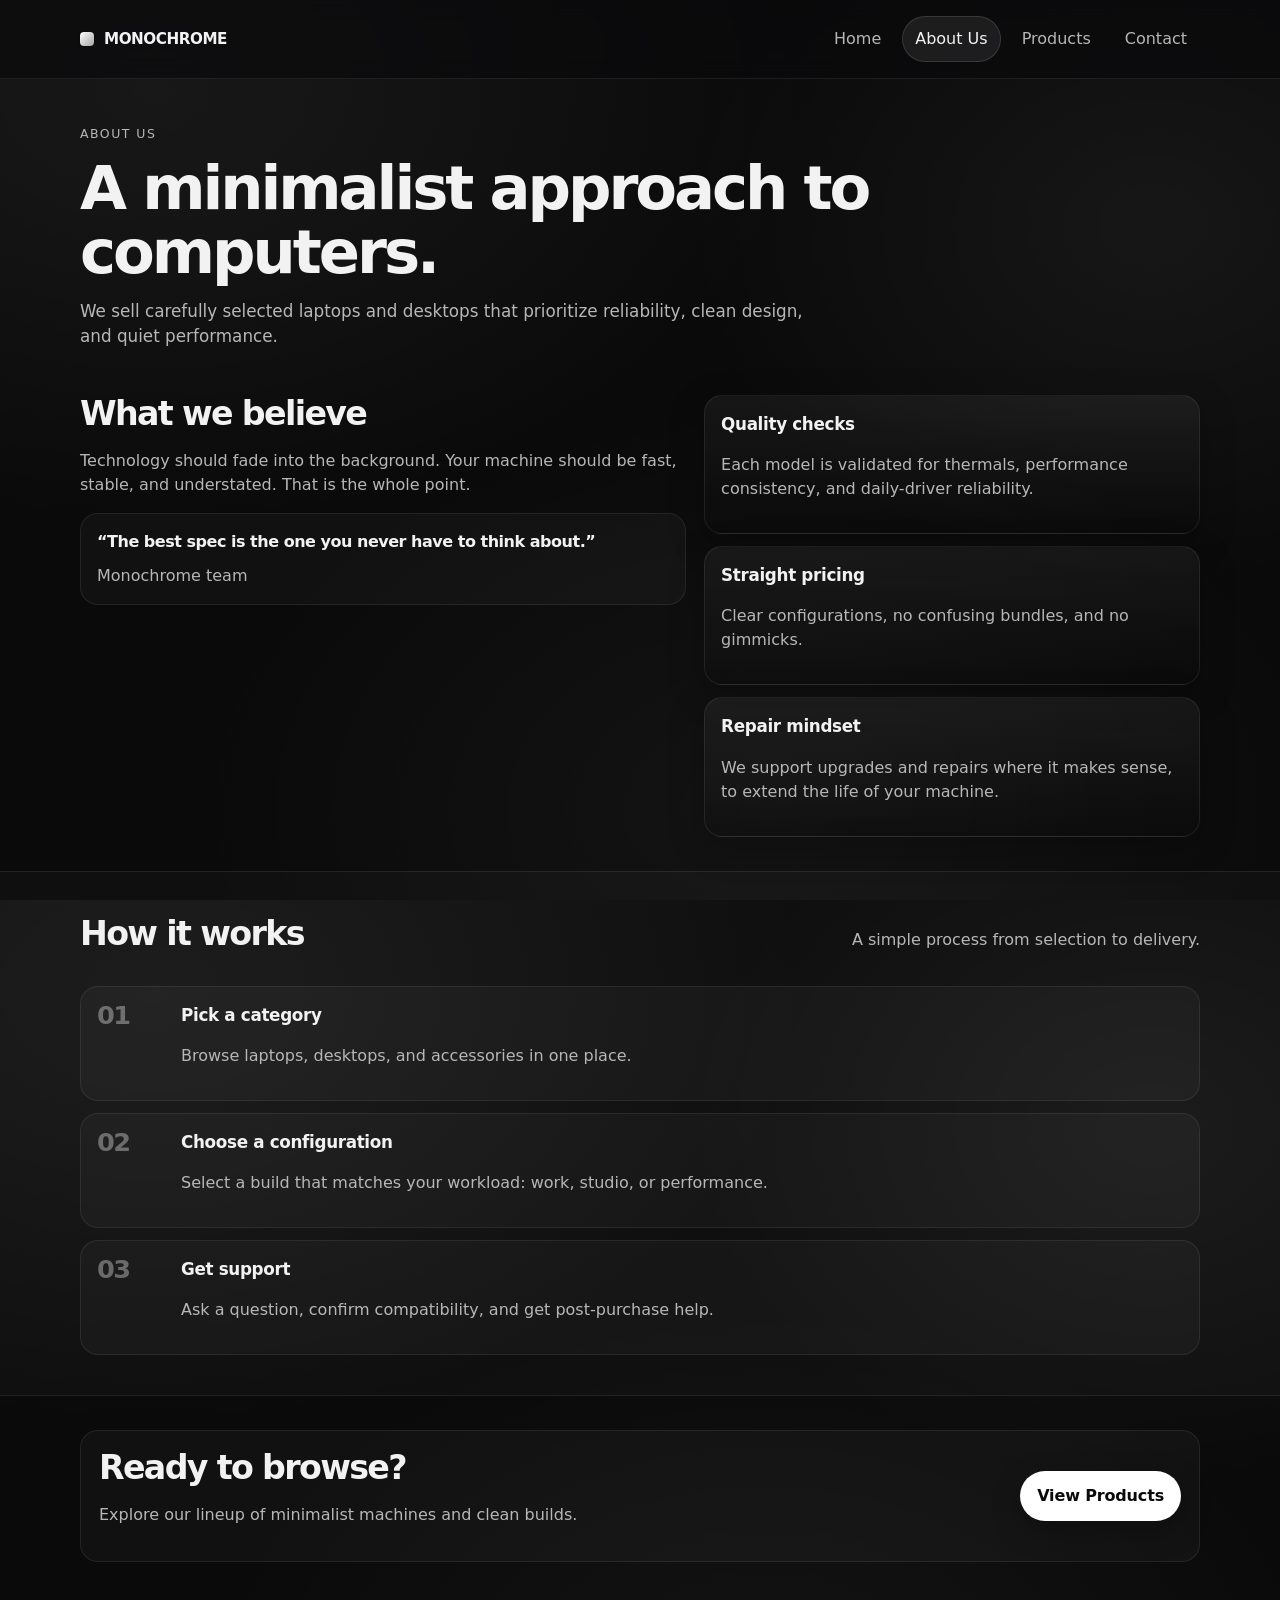
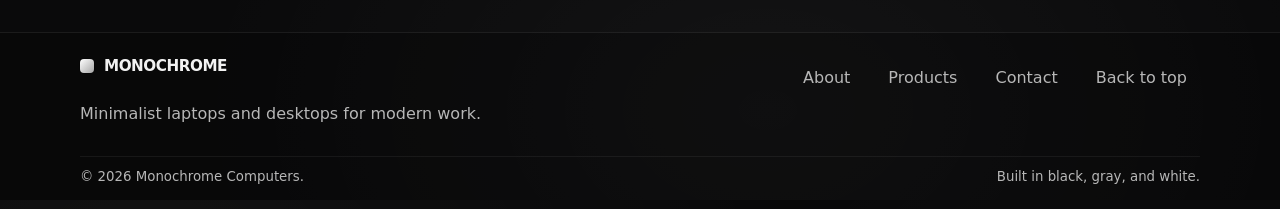
==== monochrome-computers/about.html @ eabfe578 "Add minimalist multi-page laptop shop site" ====
<!doctype html>
<html lang="en">
  <head>
    <meta charset="utf-8" />
    <meta name="viewport" content="width=device-width, initial-scale=1" />
    <meta name="description" content="About Monochrome Computers." />
    <title>About Us | Monochrome Computers</title>
    <link rel="stylesheet" href="assets/styles.css" />
    <script defer src="assets/main.js"></script>
  </head>
  <body>
    <a class="skip-link" href="#main">Skip to content</a>

    <header class="site-header">
      <div class="container header-inner">
        <a class="brand" href="index.html" aria-label="Monochrome Computers home">
          <span class="brand-mark" aria-hidden="true"></span>
          <span class="brand-text">Monochrome</span>
        </a>

        <nav class="nav" aria-label="Primary">
          <a href="index.html" data-nav="home">Home</a>
          <a href="about.html" data-nav="about">About Us</a>
          <a href="products.html" data-nav="products">Products</a>
          <a href="contact.html" data-nav="contact">Contact</a>
        </nav>
      </div>
    </header>

    <main id="main">
      <section class="page-hero">
        <div class="container">
          <p class="kicker">About us</p>
          <h1 class="title-xl">A minimalist approach to computers.</h1>
          <p class="lede">
            We sell carefully selected laptops and desktops that prioritize
            reliability, clean design, and quiet performance.
          </p>
        </div>
      </section>

      <section class="section">
        <div class="container">
          <div class="split">
            <div>
              <h2 class="title-lg">What we believe</h2>
              <p class="muted">
                Technology should fade into the background. Your machine should
                be fast, stable, and understated. That is the whole point.
              </p>
              <div class="quote">
                <p>
                  “The best spec is the one you never have to think about.”
                </p>
                <span class="muted">Monochrome team</span>
              </div>
            </div>

            <div class="stack">
              <div class="card">
                <h3 class="title-md">Quality checks</h3>
                <p class="muted">
                  Each model is validated for thermals, performance consistency,
                  and daily-driver reliability.
                </p>
              </div>
              <div class="card">
                <h3 class="title-md">Straight pricing</h3>
                <p class="muted">
                  Clear configurations, no confusing bundles, and no gimmicks.
                </p>
              </div>
              <div class="card">
                <h3 class="title-md">Repair mindset</h3>
                <p class="muted">
                  We support upgrades and repairs where it makes sense, to extend
                  the life of your machine.
                </p>
              </div>
            </div>
          </div>
        </div>
      </section>

      <section class="section section-inset">
        <div class="container">
          <div class="section-head">
            <h2 class="title-lg">How it works</h2>
            <p class="muted">
              A simple process from selection to delivery.
            </p>
          </div>

          <ol class="steps">
            <li class="step">
              <span class="step-num" aria-hidden="true">01</span>
              <div>
                <h3 class="title-md">Pick a category</h3>
                <p class="muted">
                  Browse laptops, desktops, and accessories in one place.
                </p>
              </div>
            </li>
            <li class="step">
              <span class="step-num" aria-hidden="true">02</span>
              <div>
                <h3 class="title-md">Choose a configuration</h3>
                <p class="muted">
                  Select a build that matches your workload: work, studio, or
                  performance.
                </p>
              </div>
            </li>
            <li class="step">
              <span class="step-num" aria-hidden="true">03</span>
              <div>
                <h3 class="title-md">Get support</h3>
                <p class="muted">
                  Ask a question, confirm compatibility, and get post-purchase
                  help.
                </p>
              </div>
            </li>
          </ol>
        </div>
      </section>

      <section class="section">
        <div class="container">
          <div class="cta">
            <div>
              <h2 class="title-lg">Ready to browse?</h2>
              <p class="muted">
                Explore our lineup of minimalist machines and clean builds.
              </p>
            </div>
            <a class="btn btn-primary" href="products.html">View Products</a>
          </div>
        </div>
      </section>
    </main>

    <footer class="site-footer">
      <div class="container footer-inner">
        <div>
          <div class="brand footer-brand">
            <span class="brand-mark" aria-hidden="true"></span>
            <span class="brand-text">Monochrome</span>
          </div>
          <p class="muted">
            Minimalist laptops and desktops for modern work.
          </p>
        </div>
        <div class="footer-links" aria-label="Footer">
          <a href="about.html">About</a>
          <a href="products.html">Products</a>
          <a href="contact.html">Contact</a>
          <a href="#" id="backToTop">Back to top</a>
        </div>
      </div>
      <div class="container footer-bottom">
        <small class="muted">© <span id="year"></span> Monochrome Computers.</small>
        <small class="muted">Built in black, gray, and white.</small>
      </div>
    </footer>
  </body>
</html>
---- monochrome-computers/assets/styles.css ----
:root {
  --bg: #0a0a0b;
  --panel: #111114;
  --panel-2: #0f0f12;
  --text: #f2f2f2;
  --muted: #b7b7b7;
  --muted-2: #8e8e8e;
  --line: rgba(255, 255, 255, 0.12);
  --line-2: rgba(255, 255, 255, 0.08);
  --shadow: 0 18px 55px rgba(0, 0, 0, 0.55);

  --radius: 18px;
  --radius-sm: 12px;

  --container: 1120px;

  --font-title: "Space Grotesk", "IBM Plex Sans", "SF Pro Display", system-ui,
    -apple-system, "Segoe UI", sans-serif;
  --font-body: "IBM Plex Sans", ui-sans-serif, system-ui, -apple-system,
    "Segoe UI", sans-serif;
}

* {
  box-sizing: border-box;
}

html,
body {
  height: 100%;
}

body {
  margin: 0;
  background: radial-gradient(
        1200px 800px at 12% 10%,
        rgba(255, 255, 255, 0.06),
        transparent 55%
      ),
    radial-gradient(
        900px 700px at 90% 25%,
        rgba(255, 255, 255, 0.05),
        transparent 52%
      ),
    radial-gradient(
        1000px 700px at 60% 90%,
        rgba(255, 255, 255, 0.04),
        transparent 58%
      ),
    var(--bg);
  color: var(--text);
  font-family: var(--font-body);
  line-height: 1.5;
}

a {
  color: inherit;
  text-decoration: none;
}

img {
  max-width: 100%;
  display: block;
}

::selection {
  background: rgba(255, 255, 255, 0.18);
}

.container {
  width: min(var(--container), calc(100% - 48px));
  margin: 0 auto;
}

.skip-link {
  position: absolute;
  left: 12px;
  top: 12px;
  padding: 10px 12px;
  border-radius: 999px;
  background: var(--panel);
  border: 1px solid var(--line);
  color: var(--text);
  transform: translateY(-140%);
  transition: transform 160ms ease;
  z-index: 999;
}
.skip-link:focus {
  transform: translateY(0);
  outline: none;
  box-shadow: 0 0 0 3px rgba(255, 255, 255, 0.12);
}

.site-header {
  position: sticky;
  top: 0;
  z-index: 50;
  background: rgba(10, 10, 11, 0.65);
  backdrop-filter: blur(10px);
  border-bottom: 1px solid var(--line-2);
}

.header-inner {
  display: flex;
  align-items: center;
  justify-content: space-between;
  padding: 16px 0;
  gap: 14px;
}

.brand {
  display: inline-flex;
  align-items: center;
  gap: 10px;
  min-width: 160px;
}

.brand-mark {
  width: 14px;
  height: 14px;
  border-radius: 4px;
  background: linear-gradient(135deg, #fff, #a5a5a5);
  box-shadow: 0 0 0 1px rgba(0, 0, 0, 0.25);
}

.brand-text {
  font-family: var(--font-title);
  font-weight: 780;
  letter-spacing: -0.03em;
  text-transform: uppercase;
  font-size: 0.95rem;
}

.nav {
  display: flex;
  align-items: center;
  gap: 8px;
  flex-wrap: wrap;
  justify-content: flex-end;
}

.nav a {
  padding: 10px 12px;
  border-radius: 999px;
  border: 1px solid transparent;
  color: var(--muted);
  transition: background 160ms ease, color 160ms ease, border-color 160ms ease;
}

.nav a:hover {
  color: var(--text);
  background: rgba(255, 255, 255, 0.06);
  border-color: rgba(255, 255, 255, 0.1);
}

.nav a[aria-current="page"] {
  color: var(--text);
  background: rgba(255, 255, 255, 0.08);
  border-color: rgba(255, 255, 255, 0.12);
}

.kicker {
  display: inline-block;
  margin: 0 0 12px 0;
  color: var(--muted);
  letter-spacing: 0.12em;
  text-transform: uppercase;
  font-size: 0.78rem;
}

.title-xl,
.title-lg,
.title-md {
  font-family: var(--font-title);
  margin: 0;
  letter-spacing: -0.05em;
}

.title-xl {
  font-size: clamp(2.2rem, 5vw, 3.8rem);
  line-height: 1.06;
  font-weight: 820;
}

.title-lg {
  font-size: clamp(1.45rem, 2.6vw, 2.1rem);
  line-height: 1.14;
  font-weight: 780;
}

.title-md {
  font-size: 1.05rem;
  font-weight: 760;
  letter-spacing: -0.02em;
}

.lede {
  margin: 14px 0 0 0;
  color: var(--muted);
  font-size: 1.05rem;
  max-width: 68ch;
}

.muted {
  color: var(--muted);
}

.tiny {
  font-size: 0.92rem;
}

.link {
  color: var(--text);
  text-decoration: underline;
  text-decoration-color: rgba(255, 255, 255, 0.25);
  text-underline-offset: 4px;
}
.link:hover {
  text-decoration-color: rgba(255, 255, 255, 0.55);
}

.hero {
  padding: 52px 0 26px 0;
}

.hero-inner {
  display: grid;
  grid-template-columns: 1.35fr 0.85fr;
  gap: 30px;
  align-items: center;
}

.hero-copy {
  padding: 6px 0;
}

.hero-actions {
  display: flex;
  gap: 12px;
  margin-top: 20px;
  flex-wrap: wrap;
}

.btn {
  appearance: none;
  border: 1px solid transparent;
  border-radius: 999px;
  padding: 12px 16px;
  font-weight: 680;
  letter-spacing: -0.01em;
  display: inline-flex;
  align-items: center;
  justify-content: center;
  gap: 10px;
  cursor: pointer;
  transition: transform 120ms ease, background 160ms ease, border-color 160ms ease;
}
.btn:active {
  transform: translateY(1px);
}

.btn-primary {
  background: #ffffff;
  color: #0a0a0b;
  border-color: rgba(255, 255, 255, 0.22);
  box-shadow: 0 10px 30px rgba(0, 0, 0, 0.25);
}
.btn-primary:hover {
  background: rgba(255, 255, 255, 0.92);
}

.btn-ghost {
  background: rgba(255, 255, 255, 0.05);
  border-color: rgba(255, 255, 255, 0.12);
  color: var(--text);
}
.btn-ghost:hover {
  background: rgba(255, 255, 255, 0.07);
  border-color: rgba(255, 255, 255, 0.18);
}

.hero-metrics {
  margin: 22px 0 0 0;
  display: grid;
  grid-template-columns: repeat(3, minmax(0, 1fr));
  gap: 10px;
  padding: 14px;
  border-radius: var(--radius);
  border: 1px solid var(--line-2);
  background: rgba(255, 255, 255, 0.03);
}
.metric {
  padding: 8px 10px;
  border-radius: 14px;
  background: rgba(0, 0, 0, 0.12);
  border: 1px solid rgba(255, 255, 255, 0.06);
}
.metric dt {
  font-size: 0.75rem;
  letter-spacing: 0.1em;
  text-transform: uppercase;
  color: var(--muted-2);
}
.metric dd {
  margin: 6px 0 0 0;
  font-family: var(--font-title);
  font-weight: 760;
  letter-spacing: -0.03em;
}

.hero-visual {
  position: relative;
  min-height: 360px;
  border-radius: var(--radius);
  border: 1px solid var(--line-2);
  background: linear-gradient(180deg, rgba(255, 255, 255, 0.04), transparent 60%),
    rgba(255, 255, 255, 0.02);
  box-shadow: var(--shadow);
  overflow: hidden;
}

.device-card {
  position: absolute;
  border-radius: 18px;
  border: 1px solid rgba(255, 255, 255, 0.14);
  background: linear-gradient(180deg, rgba(255, 255, 255, 0.08), rgba(0, 0, 0, 0.12));
}

.device-laptop {
  width: 280px;
  height: 210px;
  left: 26px;
  top: 64px;
  transform: rotate(-8deg);
  box-shadow: 0 25px 70px rgba(0, 0, 0, 0.5);
}
.device-top {
  height: 26px;
  border-bottom: 1px solid rgba(255, 255, 255, 0.14);
  background: rgba(0, 0, 0, 0.16);
}
.device-screen {
  position: relative;
  height: 136px;
  margin: 16px;
  border-radius: 12px;
  border: 1px solid rgba(255, 255, 255, 0.14);
  background: radial-gradient(
      220px 140px at 20% 18%,
      rgba(255, 255, 255, 0.15),
      rgba(255, 255, 255, 0.03) 55%,
      rgba(0, 0, 0, 0.08)
    );
  overflow: hidden;
}
.device-glow {
  position: absolute;
  inset: -30px;
  background: radial-gradient(
    240px 180px at 30% 20%,
    rgba(255, 255, 255, 0.16),
    transparent 55%
  );
  filter: blur(2px);
}
.device-lines {
  position: absolute;
  inset: 0;
  background: repeating-linear-gradient(
    90deg,
    rgba(255, 255, 255, 0.07),
    rgba(255, 255, 255, 0.07) 1px,
    transparent 1px,
    transparent 16px
  );
  opacity: 0.35;
}
.device-base {
  height: 12px;
  margin: 0 18px 16px 18px;
  border-radius: 999px;
  background: rgba(255, 255, 255, 0.06);
  border: 1px solid rgba(255, 255, 255, 0.12);
}

.device-tower {
  width: 150px;
  height: 260px;
  right: 26px;
  top: 44px;
  transform: rotate(10deg);
}
.tower-face {
  height: 160px;
  margin: 16px;
  border-radius: 14px;
  border: 1px solid rgba(255, 255, 255, 0.12);
  background: linear-gradient(180deg, rgba(255, 255, 255, 0.06), rgba(0, 0, 0, 0.12));
}
.tower-port {
  width: 64px;
  height: 10px;
  margin: 10px 0 0 22px;
  border-radius: 999px;
  border: 1px solid rgba(255, 255, 255, 0.1);
  background: rgba(0, 0, 0, 0.22);
}

.page-hero {
  padding: 42px 0 12px 0;
}

.section {
  padding: 34px 0;
}

.section-inset {
  padding: 40px 0;
  border-top: 1px solid var(--line-2);
  border-bottom: 1px solid var(--line-2);
  background: rgba(255, 255, 255, 0.02);
}

.section-head {
  display: flex;
  align-items: baseline;
  justify-content: space-between;
  gap: 18px;
  flex-wrap: wrap;
  margin-bottom: 18px;
}

.section-foot {
  margin-top: 14px;
}

.grid {
  display: grid;
  gap: 14px;
}

.cards {
  grid-template-columns: repeat(12, minmax(0, 1fr));
}

.card {
  border-radius: var(--radius);
  border: 1px solid var(--line-2);
  background: linear-gradient(180deg, rgba(255, 255, 255, 0.05), rgba(0, 0, 0, 0.12));
  padding: 16px;
  box-shadow: 0 10px 35px rgba(0, 0, 0, 0.25);
}

.product-card {
  grid-column: span 4;
  display: flex;
  flex-direction: column;
  min-height: 250px;
  position: relative;
  overflow: hidden;
}

.product-card::before {
  content: "";
  position: absolute;
  inset: -2px;
  background: radial-gradient(
      220px 120px at 25% 20%,
      rgba(255, 255, 255, 0.12),
      transparent 55%
    ),
    radial-gradient(
      260px 130px at 90% 60%,
      rgba(255, 255, 255, 0.08),
      transparent 60%
    );
  opacity: 0.9;
  pointer-events: none;
}

.product-top {
  display: flex;
  align-items: flex-start;
  justify-content: space-between;
  gap: 12px;
  position: relative;
  z-index: 1;
}

.badge {
  display: inline-flex;
  align-items: center;
  gap: 8px;
  padding: 8px 10px;
  border-radius: 999px;
  border: 1px solid rgba(255, 255, 255, 0.14);
  background: rgba(0, 0, 0, 0.2);
  color: var(--muted);
  font-size: 0.78rem;
  letter-spacing: 0.06em;
  text-transform: uppercase;
  white-space: nowrap;
}

.price {
  font-family: var(--font-title);
  font-weight: 820;
  letter-spacing: -0.04em;
  font-size: 1.15rem;
}

.product-body {
  position: relative;
  z-index: 1;
  margin-top: 12px;
  flex: 1;
  display: flex;
  flex-direction: column;
}

.product-name {
  font-family: var(--font-title);
  font-weight: 820;
  letter-spacing: -0.05em;
  font-size: 1.2rem;
  margin: 8px 0 8px 0;
  line-height: 1.15;
}

.product-desc {
  margin: 0 0 10px 0;
  color: var(--muted);
  max-width: 60ch;
}

.specs {
  display: flex;
  flex-wrap: wrap;
  gap: 8px;
  margin-top: auto;
  padding-top: 12px;
  border-top: 1px solid rgba(255, 255, 255, 0.08);
}

.pill {
  padding: 8px 10px;
  border-radius: 999px;
  border: 1px solid rgba(255, 255, 255, 0.1);
  background: rgba(255, 255, 255, 0.04);
  font-size: 0.86rem;
  color: var(--muted);
}

.product-actions {
  margin-top: 12px;
  display: flex;
  gap: 10px;
  flex-wrap: wrap;
}

.btn-small {
  padding: 10px 12px;
  font-size: 0.95rem;
}

.split {
  display: grid;
  grid-template-columns: 1.1fr 0.9fr;
  gap: 18px;
  align-items: start;
}

.stack {
  display: grid;
  gap: 12px;
}

.features {
  display: grid;
  gap: 12px;
}

.feature {
  border-radius: var(--radius);
  border: 1px solid var(--line-2);
  background: rgba(255, 255, 255, 0.03);
  padding: 14px 16px;
}

.quote {
  margin-top: 16px;
  padding: 16px;
  border-radius: var(--radius);
  border: 1px solid var(--line-2);
  background: rgba(255, 255, 255, 0.03);
}
.quote p {
  margin: 0;
  font-family: var(--font-title);
  font-weight: 760;
  letter-spacing: -0.03em;
}
.quote span {
  display: inline-block;
  margin-top: 10px;
}

.steps {
  list-style: none;
  padding: 0;
  margin: 0;
  display: grid;
  gap: 12px;
}
.step {
  display: grid;
  grid-template-columns: 70px 1fr;
  gap: 14px;
  border-radius: var(--radius);
  border: 1px solid var(--line-2);
  background: rgba(255, 255, 255, 0.03);
  padding: 16px;
}
.step-num {
  font-family: var(--font-title);
  font-weight: 860;
  letter-spacing: -0.06em;
  color: rgba(255, 255, 255, 0.35);
  font-size: 1.6rem;
  line-height: 1;
}

.toolbar {
  display: grid;
  grid-template-columns: 1.2fr 1.2fr 0.6fr;
  gap: 12px;
  margin-bottom: 16px;
  align-items: end;
}

.field {
  display: grid;
  gap: 8px;
}

.field-label {
  color: var(--muted-2);
  font-size: 0.78rem;
  letter-spacing: 0.12em;
  text-transform: uppercase;
}

input,
select,
textarea {
  width: 100%;
  background: rgba(255, 255, 255, 0.03);
  color: var(--text);
  border: 1px solid rgba(255, 255, 255, 0.12);
  border-radius: 14px;
  padding: 12px 12px;
  font: inherit;
  outline: none;
  transition: border-color 160ms ease, background 160ms ease;
}

textarea {
  resize: vertical;
  min-height: 120px;
}

input:focus,
select:focus,
textarea:focus {
  border-color: rgba(255, 255, 255, 0.28);
  background: rgba(255, 255, 255, 0.05);
}

.field-help {
  min-height: 18px;
  font-size: 0.9rem;
  color: #ffffff;
  opacity: 0.85;
}
.field-help.is-error {
  color: #ffffff;
  opacity: 0.95;
}

.chips {
  display: flex;
  gap: 8px;
  flex-wrap: wrap;
}

.chip {
  border-radius: 999px;
  border: 1px solid rgba(255, 255, 255, 0.12);
  background: rgba(255, 255, 255, 0.04);
  color: var(--muted);
  padding: 12px 12px;
  cursor: pointer;
  font: inherit;
  letter-spacing: -0.01em;
  transition: background 160ms ease, border-color 160ms ease, color 160ms ease;
}
.chip:hover {
  border-color: rgba(255, 255, 255, 0.2);
  background: rgba(255, 255, 255, 0.06);
  color: var(--text);
}
.chip.is-active {
  background: rgba(255, 255, 255, 0.08);
  border-color: rgba(255, 255, 255, 0.22);
  color: var(--text);
}

.empty {
  margin-top: 18px;
  border-radius: var(--radius);
  border: 1px dashed rgba(255, 255, 255, 0.18);
  background: rgba(255, 255, 255, 0.02);
  padding: 18px;
}

.cta {
  display: flex;
  align-items: center;
  justify-content: space-between;
  gap: 16px;
  border-radius: var(--radius);
  border: 1px solid var(--line-2);
  background: rgba(255, 255, 255, 0.03);
  padding: 18px;
}

.form {
  margin-top: 14px;
  display: grid;
  gap: 12px;
}
.form-actions {
  display: flex;
  gap: 10px;
  flex-wrap: wrap;
  align-items: center;
}

.site-footer {
  margin-top: 36px;
  border-top: 1px solid var(--line-2);
  background: rgba(0, 0, 0, 0.25);
}
.footer-inner {
  padding: 22px 0 14px 0;
  display: flex;
  align-items: flex-start;
  justify-content: space-between;
  gap: 22px;
  flex-wrap: wrap;
}
.footer-brand {
  margin-bottom: 8px;
}
.footer-links {
  display: flex;
  gap: 12px;
  flex-wrap: wrap;
}
.footer-links a {
  color: var(--muted);
  padding: 10px 12px;
  border-radius: 999px;
  border: 1px solid transparent;
  background: transparent;
  transition: background 160ms ease, color 160ms ease, border-color 160ms ease;
}
.footer-links a:hover {
  color: var(--text);
  background: rgba(255, 255, 255, 0.05);
  border-color: rgba(255, 255, 255, 0.1);
}
.footer-bottom {
  padding: 10px 0 22px 0;
  display: flex;
  justify-content: space-between;
  gap: 14px;
  flex-wrap: wrap;
  border-top: 1px solid rgba(255, 255, 255, 0.06);
}

/* Stagger reveal */
[data-reveal] {
  opacity: 0;
  transform: translateY(10px);
  transition: opacity 420ms ease, transform 420ms ease;
}
[data-reveal].is-visible {
  opacity: 1;
  transform: translateY(0);
}

@media (max-width: 980px) {
  .hero-inner {
    grid-template-columns: 1fr;
  }
  .hero-visual {
    min-height: 320px;
  }
  .split {
    grid-template-columns: 1fr;
  }
  .toolbar {
    grid-template-columns: 1fr;
  }
}

@media (max-width: 860px) {
  .product-card {
    grid-column: span 6;
  }
}

@media (max-width: 560px) {
  .container {
    width: min(var(--container), calc(100% - 32px));
  }
  .brand {
    min-width: auto;
  }
  .product-card {
    grid-column: span 12;
  }
  .hero-metrics {
    grid-template-columns: 1fr;
  }
  .cta {
    flex-direction: column;
    align-items: stretch;
  }
  .step {
    grid-template-columns: 1fr;
  }
}

@media (prefers-reduced-motion: reduce) {
  * {
    scroll-behavior: auto !important;
  }
  [data-reveal] {
    transition: none;
    transform: none;
  }
  .btn {
    transition: none;
  }
}
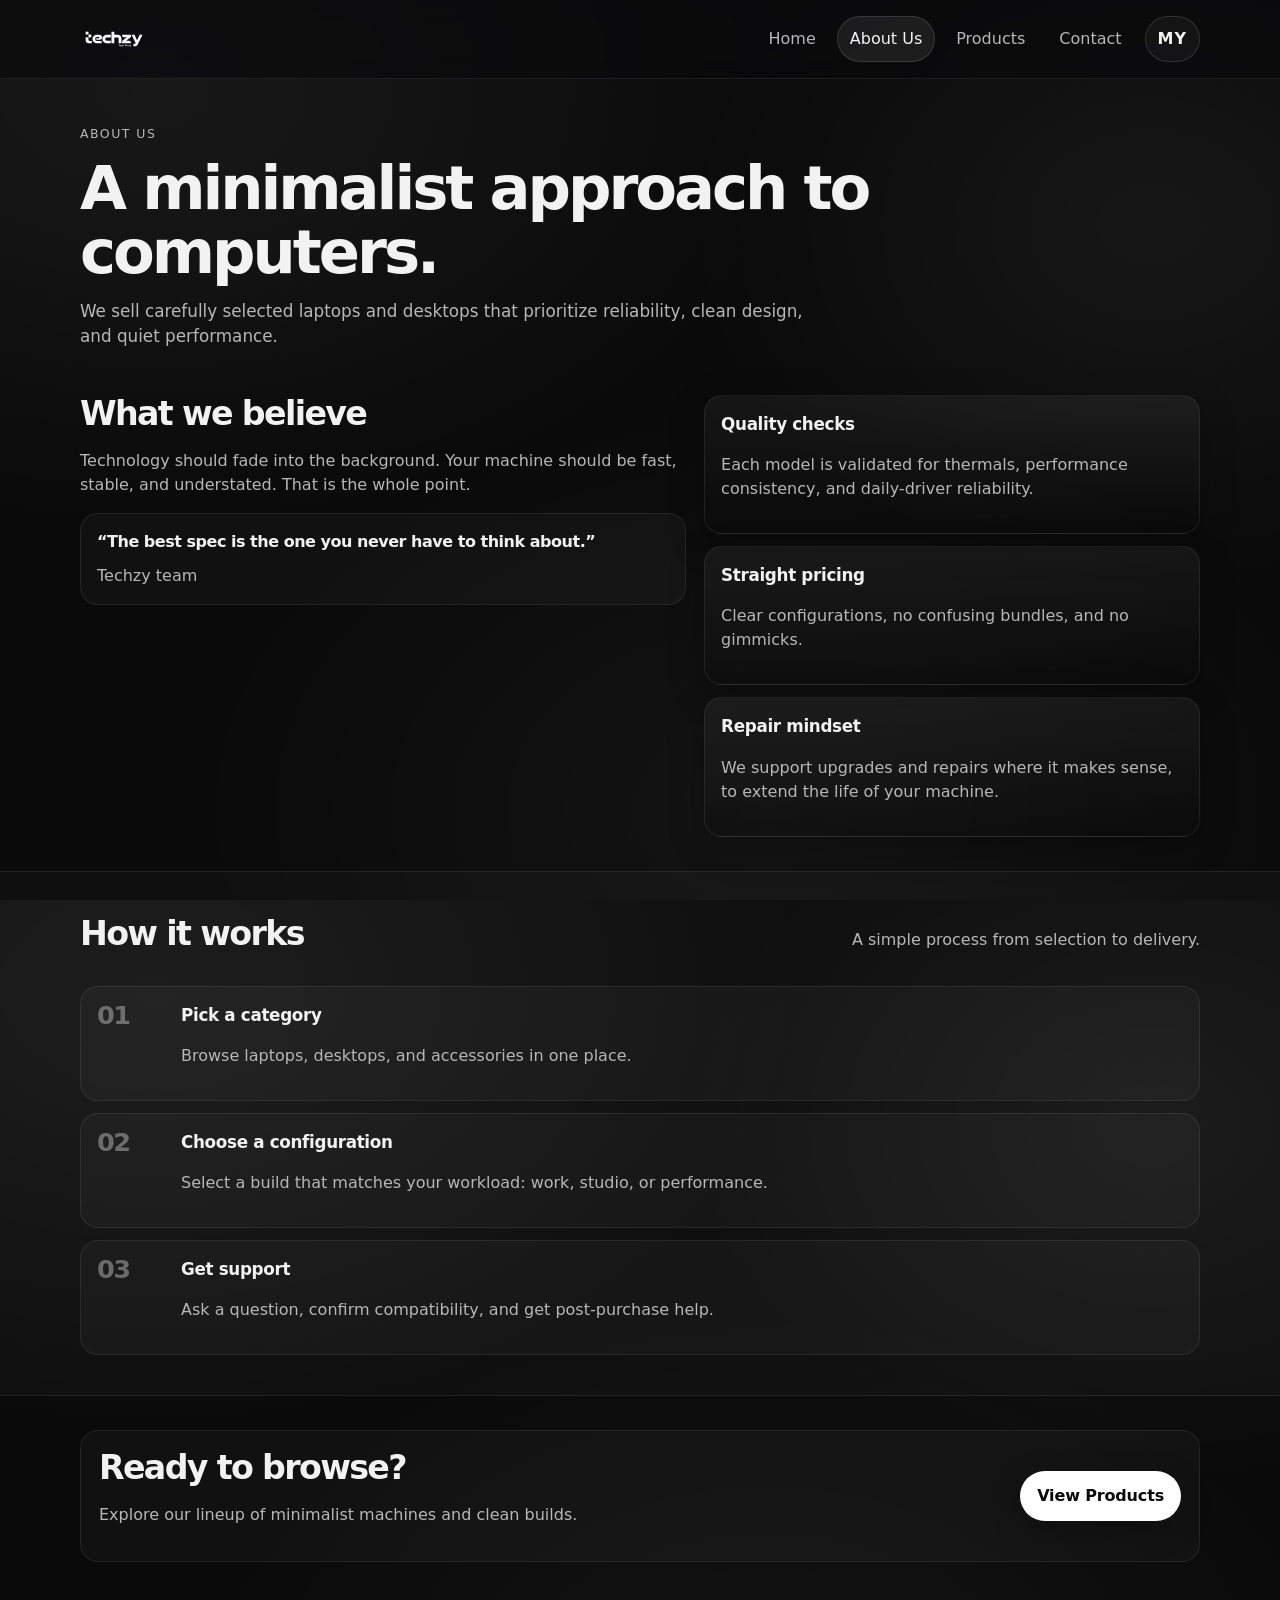
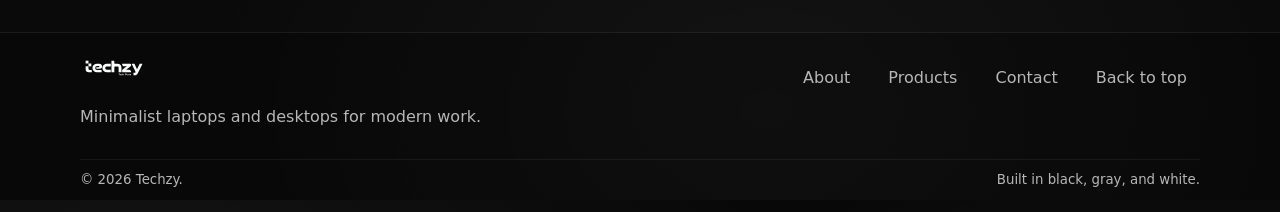
==== commit 91daa705: "Add Techzy logo and EN/MM language switcher" ====
--- a/monochrome-computers/about.html
+++ b/monochrome-computers/about.html
@@ -3,36 +3,48 @@
   <head>
     <meta charset="utf-8" />
     <meta name="viewport" content="width=device-width, initial-scale=1" />
-    <meta name="description" content="About Monochrome Computers." />
-    <title>About Us | Monochrome Computers</title>
+    <meta name="description" content="About Techzy." />
+    <title>About Us | Techzy</title>
     <link rel="stylesheet" href="assets/styles.css" />
     <script defer src="assets/main.js"></script>
   </head>
-  <body>
-    <a class="skip-link" href="#main">Skip to content</a>
+  <body data-page="about">
+    <a class="skip-link" href="#main" data-i18n="common.skip">Skip to content</a>
 
     <header class="site-header">
       <div class="container header-inner">
-        <a class="brand" href="index.html" aria-label="Monochrome Computers home">
-          <span class="brand-mark" aria-hidden="true"></span>
-          <span class="brand-text">Monochrome</span>
+        <a class="brand" href="index.html" data-i18n-attr="aria-label:common.brandHomeAria">
+          <img
+            class="brand-logo"
+            src="assets/techzy-logo.svg"
+            alt="Techzy"
+            width="190"
+            height="32"
+          />
         </a>
 
-        <nav class="nav" aria-label="Primary">
-          <a href="index.html" data-nav="home">Home</a>
-          <a href="about.html" data-nav="about">About Us</a>
-          <a href="products.html" data-nav="products">Products</a>
-          <a href="contact.html" data-nav="contact">Contact</a>
-        </nav>
+        <div class="header-actions">
+          <nav class="nav" aria-label="Primary">
+            <a href="index.html" data-nav="home" data-i18n="nav.home">Home</a>
+            <a href="about.html" data-nav="about" data-i18n="nav.about">About Us</a>
+            <a href="products.html" data-nav="products" data-i18n="nav.products">Products</a>
+            <a href="contact.html" data-nav="contact" data-i18n="nav.contact">Contact</a>
+          </nav>
+          <button class="lang-btn" type="button" id="langToggle" data-i18n-attr="aria-label:common.langToggleAria">
+            EN
+          </button>
+        </div>
       </div>
     </header>
 
     <main id="main">
       <section class="page-hero">
         <div class="container">
-          <p class="kicker">About us</p>
-          <h1 class="title-xl">A minimalist approach to computers.</h1>
-          <p class="lede">
+          <p class="kicker" data-i18n="about.hero.kicker">About us</p>
+          <h1 class="title-xl" data-i18n="about.hero.title">
+            A minimalist approach to computers.
+          </h1>
+          <p class="lede" data-i18n="about.hero.lede">
             We sell carefully selected laptops and desktops that prioritize
             reliability, clean design, and quiet performance.
           </p>
@@ -43,36 +55,36 @@
         <div class="container">
           <div class="split">
             <div>
-              <h2 class="title-lg">What we believe</h2>
-              <p class="muted">
+              <h2 class="title-lg" data-i18n="about.beliefs.title">What we believe</h2>
+              <p class="muted" data-i18n="about.beliefs.body">
                 Technology should fade into the background. Your machine should
                 be fast, stable, and understated. That is the whole point.
               </p>
               <div class="quote">
-                <p>
+                <p data-i18n="about.beliefs.quote">
                   “The best spec is the one you never have to think about.”
                 </p>
-                <span class="muted">Monochrome team</span>
+                <span class="muted" data-i18n="about.beliefs.byline">Techzy team</span>
               </div>
             </div>
 
             <div class="stack">
               <div class="card">
-                <h3 class="title-md">Quality checks</h3>
-                <p class="muted">
+                <h3 class="title-md" data-i18n="about.cards.qTitle">Quality checks</h3>
+                <p class="muted" data-i18n="about.cards.qBody">
                   Each model is validated for thermals, performance consistency,
                   and daily-driver reliability.
                 </p>
               </div>
               <div class="card">
-                <h3 class="title-md">Straight pricing</h3>
-                <p class="muted">
+                <h3 class="title-md" data-i18n="about.cards.pTitle">Straight pricing</h3>
+                <p class="muted" data-i18n="about.cards.pBody">
                   Clear configurations, no confusing bundles, and no gimmicks.
                 </p>
               </div>
               <div class="card">
-                <h3 class="title-md">Repair mindset</h3>
-                <p class="muted">
+                <h3 class="title-md" data-i18n="about.cards.rTitle">Repair mindset</h3>
+                <p class="muted" data-i18n="about.cards.rBody">
                   We support upgrades and repairs where it makes sense, to extend
                   the life of your machine.
                 </p>
@@ -85,8 +97,8 @@
       <section class="section section-inset">
         <div class="container">
           <div class="section-head">
-            <h2 class="title-lg">How it works</h2>
-            <p class="muted">
+            <h2 class="title-lg" data-i18n="about.how.title">How it works</h2>
+            <p class="muted" data-i18n="about.how.subtitle">
               A simple process from selection to delivery.
             </p>
           </div>
@@ -95,8 +107,8 @@
             <li class="step">
               <span class="step-num" aria-hidden="true">01</span>
               <div>
-                <h3 class="title-md">Pick a category</h3>
-                <p class="muted">
+                <h3 class="title-md" data-i18n="about.steps.s1Title">Pick a category</h3>
+                <p class="muted" data-i18n="about.steps.s1Body">
                   Browse laptops, desktops, and accessories in one place.
                 </p>
               </div>
@@ -104,8 +116,10 @@
             <li class="step">
               <span class="step-num" aria-hidden="true">02</span>
               <div>
-                <h3 class="title-md">Choose a configuration</h3>
-                <p class="muted">
+                <h3 class="title-md" data-i18n="about.steps.s2Title">
+                  Choose a configuration
+                </h3>
+                <p class="muted" data-i18n="about.steps.s2Body">
                   Select a build that matches your workload: work, studio, or
                   performance.
                 </p>
@@ -114,8 +128,8 @@
             <li class="step">
               <span class="step-num" aria-hidden="true">03</span>
               <div>
-                <h3 class="title-md">Get support</h3>
-                <p class="muted">
+                <h3 class="title-md" data-i18n="about.steps.s3Title">Get support</h3>
+                <p class="muted" data-i18n="about.steps.s3Body">
                   Ask a question, confirm compatibility, and get post-purchase
                   help.
                 </p>
@@ -129,12 +143,14 @@
         <div class="container">
           <div class="cta">
             <div>
-              <h2 class="title-lg">Ready to browse?</h2>
-              <p class="muted">
+              <h2 class="title-lg" data-i18n="about.cta.title">Ready to browse?</h2>
+              <p class="muted" data-i18n="about.cta.body">
                 Explore our lineup of minimalist machines and clean builds.
               </p>
             </div>
-            <a class="btn btn-primary" href="products.html">View Products</a>
+            <a class="btn btn-primary" href="products.html" data-i18n="about.cta.button"
+              >View Products</a
+            >
           </div>
         </div>
       </section>
@@ -144,25 +160,31 @@
       <div class="container footer-inner">
         <div>
           <div class="brand footer-brand">
-            <span class="brand-mark" aria-hidden="true"></span>
-            <span class="brand-text">Monochrome</span>
+            <img
+              class="brand-logo"
+              src="assets/techzy-logo.svg"
+              alt="Techzy"
+              width="190"
+              height="32"
+            />
           </div>
-          <p class="muted">
+          <p class="muted" data-i18n="footer.tagline">
             Minimalist laptops and desktops for modern work.
           </p>
         </div>
         <div class="footer-links" aria-label="Footer">
-          <a href="about.html">About</a>
-          <a href="products.html">Products</a>
-          <a href="contact.html">Contact</a>
-          <a href="#" id="backToTop">Back to top</a>
+          <a href="about.html" data-i18n="footer.about">About</a>
+          <a href="products.html" data-i18n="footer.products">Products</a>
+          <a href="contact.html" data-i18n="footer.contact">Contact</a>
+          <a href="#" id="backToTop" data-i18n="footer.backToTop">Back to top</a>
         </div>
       </div>
       <div class="container footer-bottom">
-        <small class="muted">© <span id="year"></span> Monochrome Computers.</small>
-        <small class="muted">Built in black, gray, and white.</small>
+        <small class="muted"
+          >© <span id="year"></span> <span data-i18n="footer.copyrightName">Techzy</span>.</small
+        >
+        <small class="muted" data-i18n="footer.themeLine">Built in black, gray, and white.</small>
       </div>
     </footer>
   </body>
 </html>
-
--- a/monochrome-computers/assets/styles.css
+++ b/monochrome-computers/assets/styles.css
@@ -114,6 +114,12 @@
   min-width: 160px;
 }
 
+.brand-logo {
+  height: 26px;
+  width: auto;
+  display: block;
+}
+
 .brand-mark {
   width: 14px;
   height: 14px;
@@ -136,6 +142,32 @@
   gap: 8px;
   flex-wrap: wrap;
   justify-content: flex-end;
+}
+
+.header-actions {
+  display: flex;
+  align-items: center;
+  gap: 10px;
+  flex-wrap: wrap;
+  justify-content: flex-end;
+}
+
+.lang-btn {
+  border-radius: 999px;
+  border: 1px solid rgba(255, 255, 255, 0.12);
+  background: rgba(255, 255, 255, 0.04);
+  color: var(--text);
+  padding: 10px 12px;
+  cursor: pointer;
+  font: inherit;
+  font-weight: 720;
+  letter-spacing: 0.06em;
+  text-transform: uppercase;
+  transition: background 160ms ease, border-color 160ms ease;
+}
+.lang-btn:hover {
+  border-color: rgba(255, 255, 255, 0.2);
+  background: rgba(255, 255, 255, 0.06);
 }
 
 .nav a {
@@ -812,6 +844,9 @@
   .toolbar {
     grid-template-columns: 1fr;
   }
+  .header-inner {
+    align-items: flex-start;
+  }
 }
 
 @media (max-width: 860px) {
@@ -827,6 +862,9 @@
   .brand {
     min-width: auto;
   }
+  .brand-logo {
+    height: 22px;
+  }
   .product-card {
     grid-column: span 12;
   }
@@ -854,4 +892,3 @@
     transition: none;
   }
 }
-
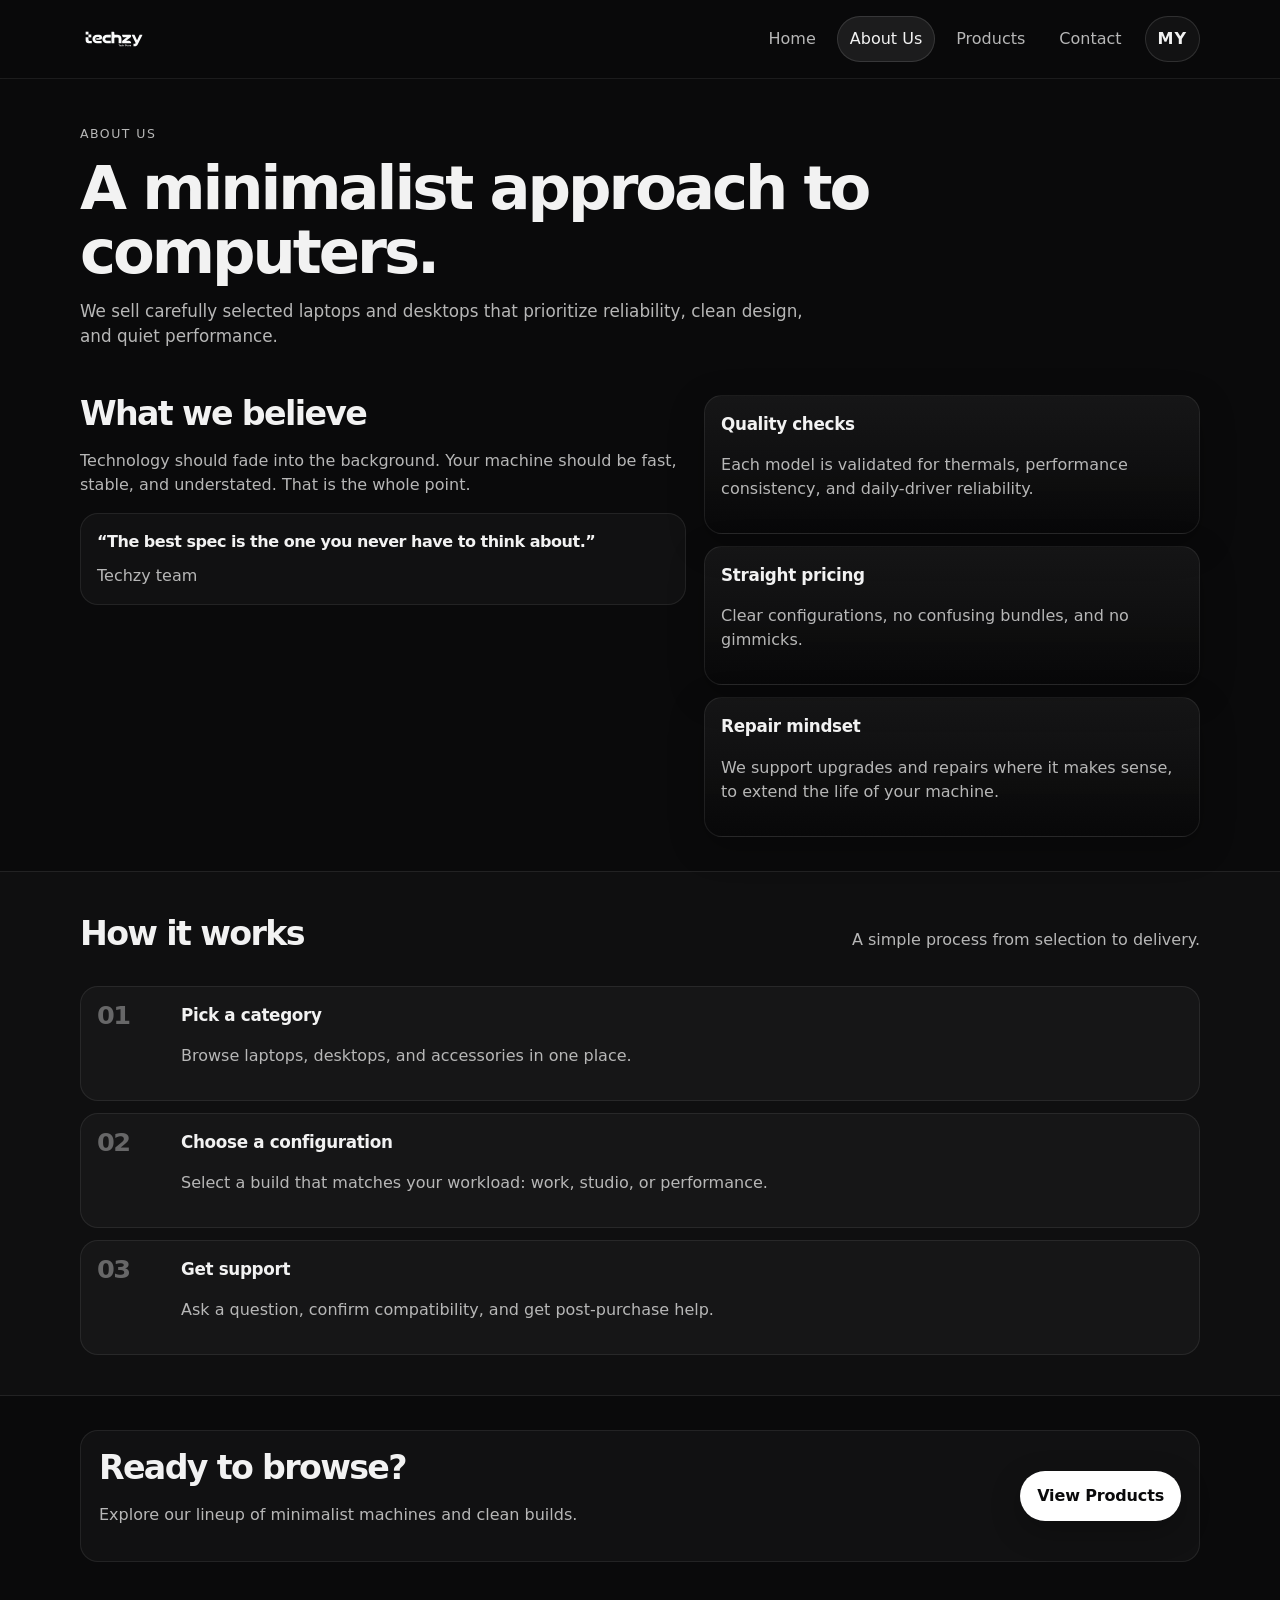
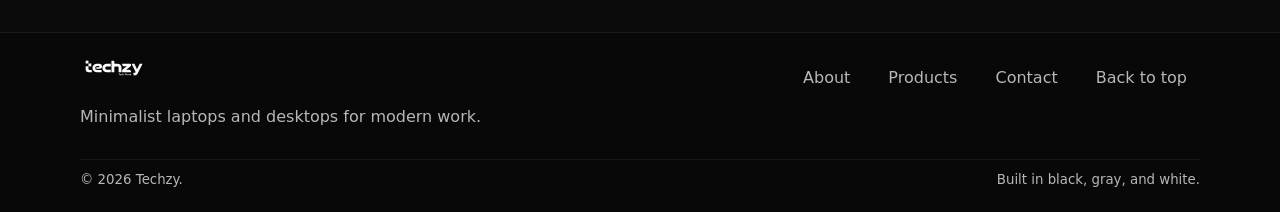
==== commit 898507a1: "Improve mobile nav with hamburger and responsive footer links" ====
--- a/monochrome-computers/about.html
+++ b/monochrome-computers/about.html
@@ -24,12 +24,22 @@
         </a>
 
         <div class="header-actions">
-          <nav class="nav" aria-label="Primary">
+          <nav class="nav" id="primaryNav" aria-label="Primary">
             <a href="index.html" data-nav="home" data-i18n="nav.home">Home</a>
             <a href="about.html" data-nav="about" data-i18n="nav.about">About Us</a>
             <a href="products.html" data-nav="products" data-i18n="nav.products">Products</a>
             <a href="contact.html" data-nav="contact" data-i18n="nav.contact">Contact</a>
           </nav>
+          <button
+            class="nav-toggle"
+            type="button"
+            id="navToggle"
+            aria-controls="primaryNav"
+            aria-expanded="false"
+            data-i18n-attr="aria-label:common.menuToggleAria"
+          >
+            <span class="nav-toggle-icon" aria-hidden="true"></span>
+          </button>
           <button class="lang-btn" type="button" id="langToggle" data-i18n-attr="aria-label:common.langToggleAria">
             EN
           </button>
--- a/monochrome-computers/assets/styles.css
+++ b/monochrome-computers/assets/styles.css
@@ -31,22 +31,7 @@
 
 body {
   margin: 0;
-  background: radial-gradient(
-        1200px 800px at 12% 10%,
-        rgba(255, 255, 255, 0.06),
-        transparent 55%
-      ),
-    radial-gradient(
-        900px 700px at 90% 25%,
-        rgba(255, 255, 255, 0.05),
-        transparent 52%
-      ),
-    radial-gradient(
-        1000px 700px at 60% 90%,
-        rgba(255, 255, 255, 0.04),
-        transparent 58%
-      ),
-    var(--bg);
+  background: var(--bg);
   color: var(--text);
   font-family: var(--font-body);
   line-height: 1.5;
@@ -105,6 +90,7 @@
   justify-content: space-between;
   padding: 16px 0;
   gap: 14px;
+  flex-wrap: wrap;
 }
 
 .brand {
@@ -142,6 +128,65 @@
   gap: 8px;
   flex-wrap: wrap;
   justify-content: flex-end;
+}
+
+.nav-toggle {
+  display: none;
+  width: 44px;
+  height: 44px;
+  border-radius: 999px;
+  border: 1px solid rgba(255, 255, 255, 0.12);
+  background: rgba(255, 255, 255, 0.04);
+  color: var(--text);
+  cursor: pointer;
+  align-items: center;
+  justify-content: center;
+  transition: background 160ms ease, border-color 160ms ease;
+}
+.nav-toggle:hover {
+  border-color: rgba(255, 255, 255, 0.2);
+  background: rgba(255, 255, 255, 0.06);
+}
+
+.nav-toggle-icon {
+  width: 18px;
+  height: 2px;
+  background: rgba(255, 255, 255, 0.92);
+  border-radius: 999px;
+  position: relative;
+  display: block;
+}
+.nav-toggle-icon::before,
+.nav-toggle-icon::after {
+  content: "";
+  position: absolute;
+  left: 0;
+  right: 0;
+  height: 2px;
+  background: rgba(255, 255, 255, 0.92);
+  border-radius: 999px;
+}
+.nav-toggle-icon::before {
+  top: -6px;
+}
+.nav-toggle-icon::after {
+  top: 6px;
+}
+
+.site-header::after {
+  content: "";
+  position: fixed;
+  inset: 0;
+  background: rgba(0, 0, 0, 0.55);
+  backdrop-filter: blur(6px);
+  opacity: 0;
+  pointer-events: none;
+  transition: opacity 160ms ease;
+}
+
+body.nav-open .site-header::after {
+  opacity: 1;
+  pointer-events: auto;
 }
 
 .header-actions {
@@ -256,7 +301,7 @@
 
 .hero-inner {
   display: grid;
-  grid-template-columns: 1.35fr 0.85fr;
+  grid-template-columns: 1fr;
   gap: 30px;
   align-items: center;
 }
@@ -397,14 +442,7 @@
 .device-lines {
   position: absolute;
   inset: 0;
-  background: repeating-linear-gradient(
-    90deg,
-    rgba(255, 255, 255, 0.07),
-    rgba(255, 255, 255, 0.07) 1px,
-    transparent 1px,
-    transparent 16px
-  );
-  opacity: 0.35;
+  display: none;
 }
 .device-base {
   height: 12px;
@@ -483,7 +521,7 @@
 }
 
 .product-card {
-  grid-column: span 4;
+  grid-column: span 12;
   display: flex;
   flex-direction: column;
   min-height: 250px;
@@ -596,7 +634,7 @@
 
 .split {
   display: grid;
-  grid-template-columns: 1.1fr 0.9fr;
+  grid-template-columns: 1fr;
   gap: 18px;
   align-items: start;
 }
@@ -663,7 +701,7 @@
 
 .toolbar {
   display: grid;
-  grid-template-columns: 1.2fr 1.2fr 0.6fr;
+  grid-template-columns: 1fr;
   gap: 12px;
   margin-bottom: 16px;
   align-items: end;
@@ -831,27 +869,27 @@
   transform: translateY(0);
 }
 
-@media (max-width: 980px) {
+@media (min-width: 981px) {
   .hero-inner {
-    grid-template-columns: 1fr;
-  }
-  .hero-visual {
-    min-height: 320px;
+    grid-template-columns: 1.35fr 0.85fr;
   }
   .split {
-    grid-template-columns: 1fr;
+    grid-template-columns: 1.1fr 0.9fr;
   }
   .toolbar {
-    grid-template-columns: 1fr;
-  }
-  .header-inner {
-    align-items: flex-start;
-  }
-}
-
-@media (max-width: 860px) {
+    grid-template-columns: 1.2fr 1.2fr 0.6fr;
+  }
+}
+
+@media (min-width: 561px) {
   .product-card {
     grid-column: span 6;
+  }
+}
+
+@media (min-width: 861px) {
+  .product-card {
+    grid-column: span 4;
   }
 }
 
@@ -865,11 +903,11 @@
   .brand-logo {
     height: 22px;
   }
-  .product-card {
-    grid-column: span 12;
-  }
   .hero-metrics {
     grid-template-columns: 1fr;
+  }
+  .hero-visual {
+    min-height: 280px;
   }
   .cta {
     flex-direction: column;
@@ -878,6 +916,48 @@
   .step {
     grid-template-columns: 1fr;
   }
+  .header-actions {
+    width: 100%;
+    justify-content: space-between;
+  }
+  .nav-toggle {
+    display: inline-flex;
+  }
+  .nav {
+    display: none;
+    position: fixed;
+    top: 74px;
+    left: 16px;
+    right: 16px;
+    z-index: 120;
+    flex-direction: column;
+    align-items: stretch;
+    gap: 6px;
+    padding: 10px;
+    border-radius: var(--radius);
+    border: 1px solid rgba(255, 255, 255, 0.12);
+    background: rgba(17, 17, 20, 0.98);
+    box-shadow: var(--shadow);
+  }
+  body.nav-open .nav {
+    display: flex;
+  }
+  .nav a {
+    width: 100%;
+    border-radius: 14px;
+  }
+  .footer-inner {
+    flex-direction: column;
+    align-items: stretch;
+  }
+  .footer-links {
+    display: grid;
+    grid-template-columns: repeat(2, minmax(0, 1fr));
+    gap: 8px;
+  }
+  .footer-links a {
+    padding: 12px 12px;
+  }
 }
 
 @media (prefers-reduced-motion: reduce) {
